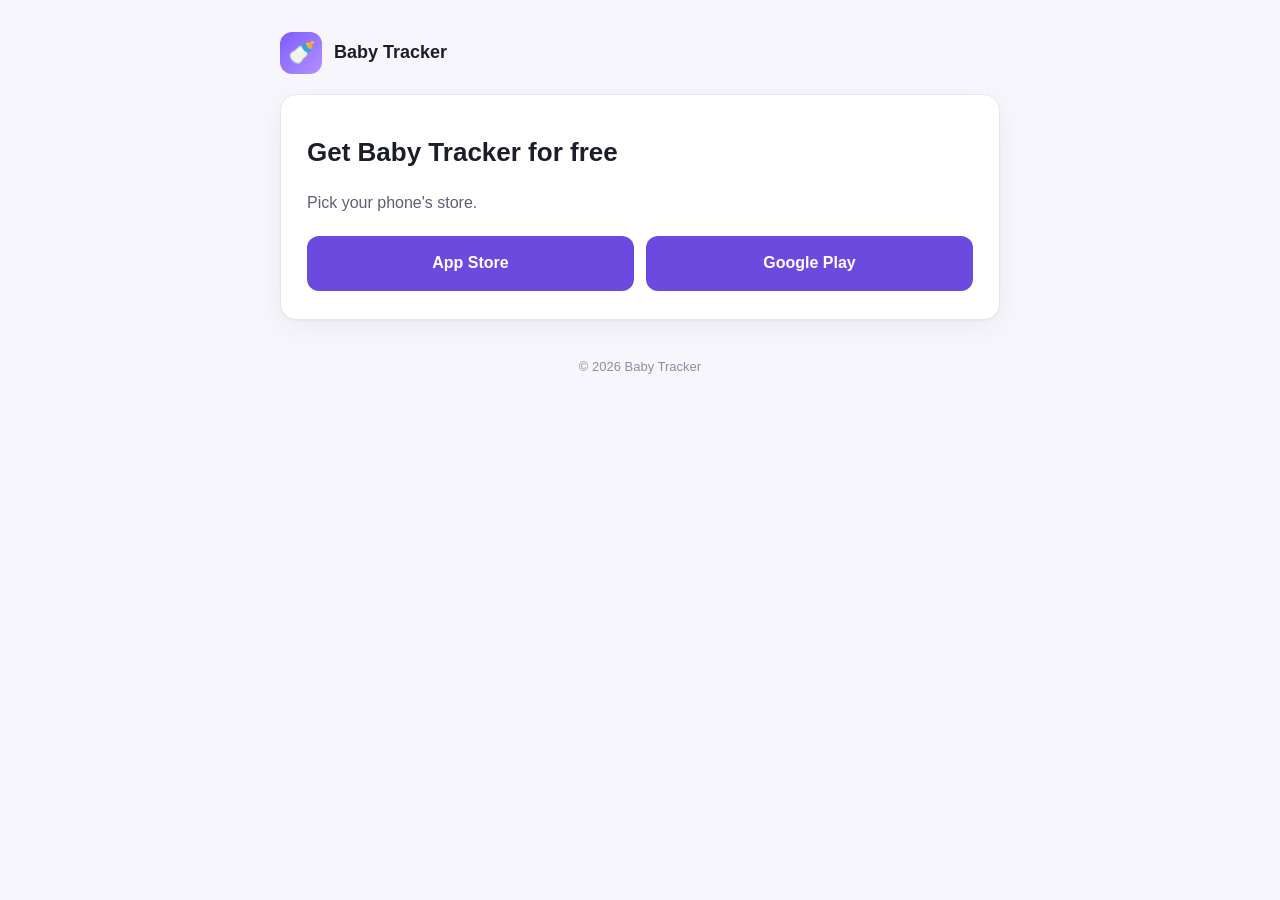
==== download/index.html @ 4bf23fb2 "download: English store redirect for the EN Instagram bio" ====
<!doctype html>
<html lang="en">
<head>
  <meta charset="utf-8" />
  <meta name="viewport" content="width=device-width, initial-scale=1" />
  <title>Baby Tracker · Download</title>
  <meta name="description" content="Baby Tracker: free on the App Store and Google Play." />
  <script>
    // Sends each phone to its store; unknown devices (desktop) keep the two buttons below.
    var ua = navigator.userAgent;
    var ios = /iPhone|iPad|iPod/.test(ua) || (/Macintosh/.test(ua) && navigator.maxTouchPoints > 1);
    var store = ios ? "https://apps.apple.com/app/id6781867516"
      : /Android/.test(ua) ? "https://play.google.com/store/apps/details?id=com.aibabytracking&referrer=utm_source%3Dinstagram_en"
      : null;
    if (store) location.replace(store);
  </script>
  <link rel="stylesheet" href="../styles.css" />
  <style>
    .stores { display: flex; flex-wrap: wrap; gap: 12px; margin-top: 20px; }
    .stores a {
      flex: 1 1 200px; text-align: center; padding: 14px 18px; border-radius: 12px;
      background: var(--primary); color: #fff; font-weight: 700;
    }
    .stores a:hover { text-decoration: none; opacity: .9; }
  </style>
</head>
<body>
  <div class="wrap">
    <header class="site">
      <div class="logo">🍼</div>
      <div class="brand">Baby Tracker</div>
    </header>

    <section class="card">
      <h1>Get Baby Tracker for free</h1>
      <p>Pick your phone's store.</p>
      <div class="stores">
        <a href="https://apps.apple.com/app/id6781867516">App Store</a>
        <a href="https://play.google.com/store/apps/details?id=com.aibabytracking&amp;referrer=utm_source%3Dinstagram_en">Google Play</a>
      </div>
    </section>

    <footer>© 2026 Baby Tracker</footer>
  </div>
</body>
</html>
---- styles.css ----
:root {
  --bg: #f7f6fc;
  --surface: #ffffff;
  --text: #1b1d29;
  --text-2: #5c6070;
  --muted: #8b8fa3;
  --primary: #6c4ae0;
  --primary-weak: #efeafc;
  --border: #e7e5f2;
  --radius: 16px;
}

* { box-sizing: border-box; }

html { scroll-behavior: smooth; }

body {
  margin: 0;
  background: var(--bg);
  color: var(--text);
  font-family: -apple-system, BlinkMacSystemFont, "Segoe UI", Roboto, Helvetica, Arial, sans-serif;
  line-height: 1.65;
  font-size: 16px;
  -webkit-font-smoothing: antialiased;
}

a { color: var(--primary); text-decoration: none; }
a:hover { text-decoration: underline; }

.wrap {
  max-width: 760px;
  margin: 0 auto;
  padding: 32px 20px 80px;
}

header.site {
  display: flex;
  align-items: center;
  gap: 12px;
  margin-bottom: 8px;
}

.logo {
  width: 42px; height: 42px;
  border-radius: 12px;
  display: grid; place-items: center;
  font-size: 22px;
  background: linear-gradient(135deg, #7c5cff, #b491ff);
}

.brand { font-weight: 700; font-size: 18px; }

.card {
  background: var(--surface);
  border: 1px solid var(--border);
  border-radius: var(--radius);
  padding: 28px 26px;
  margin-top: 20px;
  box-shadow: 0 1px 2px rgba(20,20,40,.04), 0 8px 30px rgba(20,20,40,.05);
}

h1 { font-size: 26px; margin: 8px 0 2px; }
h2 { font-size: 19px; margin: 28px 0 6px; }
h3 { font-size: 16px; margin: 18px 0 4px; }

.effective { color: var(--muted); font-size: 14px; margin-bottom: 4px; }

p, li { color: var(--text-2); }
strong { color: var(--text); }

ul { padding-left: 20px; }
li { margin: 4px 0; }

.langnav {
  display: inline-flex;
  gap: 4px;
  background: var(--primary-weak);
  border-radius: 999px;
  padding: 4px;
  margin: 12px 0 4px;
}
.langnav a {
  padding: 6px 16px;
  border-radius: 999px;
  font-size: 14px;
  font-weight: 600;
  text-decoration: none;
}
.langnav a.active { background: var(--primary); color: #fff; }

.nav {
  display: flex;
  gap: 18px;
  margin-top: 10px;
  font-size: 14px;
  font-weight: 600;
}

.divider {
  height: 1px;
  background: var(--border);
  margin: 40px 0;
  border: 0;
}

.callout {
  background: var(--primary-weak);
  border: 1px solid #d9cffb;
  border-radius: 12px;
  padding: 14px 16px;
  margin: 16px 0;
}
.callout p { color: var(--text); margin: 0; }

footer {
  color: var(--muted);
  font-size: 13px;
  text-align: center;
  margin-top: 36px;
}

@media (prefers-color-scheme: dark) {
  :root {
    --bg: #14121f;
    --surface: #1c1930;
    --text: #edecf5;
    --text-2: #b7b8c9;
    --muted: #8a8ca0;
    --border: #2a2740;
    --primary-weak: #241d43;
  }
  .callout { border-color: #3a3160; }
}
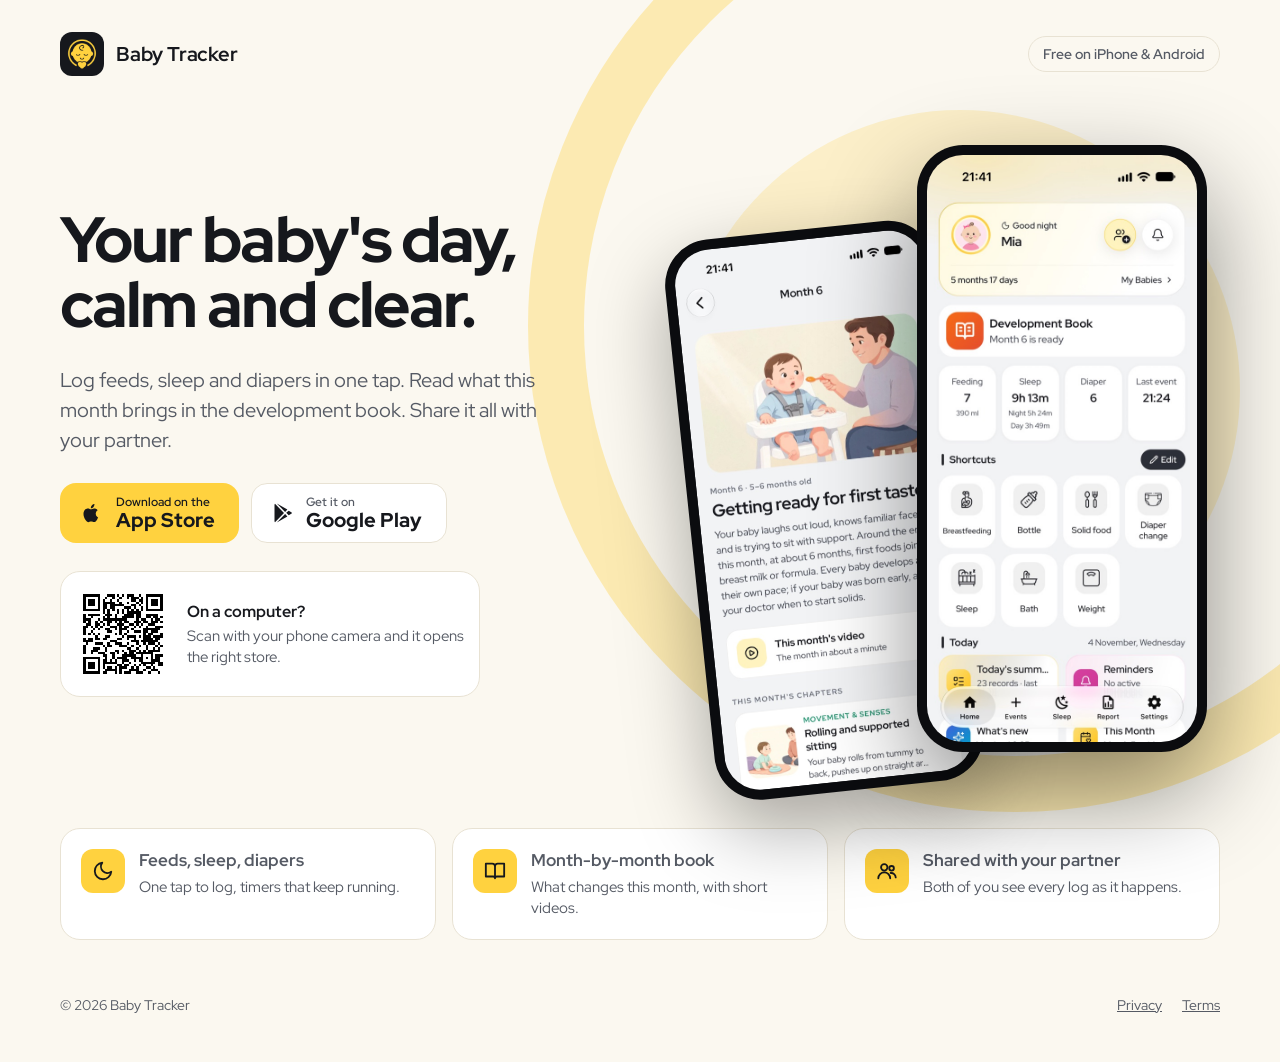
==== commit 1e3728be: "Store landing pages: new ink/lemon design with logo, app screens and QR" ====
--- a/download/index.html
+++ b/download/index.html
@@ -5,8 +5,9 @@
   <meta name="viewport" content="width=device-width, initial-scale=1" />
   <title>Baby Tracker · Download</title>
   <meta name="description" content="Baby Tracker: free on the App Store and Google Play." />
+  <meta name="theme-color" content="#16181D" />
   <script>
-    // Sends each phone to its store; unknown devices (desktop) keep the two buttons below.
+    // Sends each phone to its store; unknown devices (desktop) see the page.
     var ua = navigator.userAgent;
     var ios = /iPhone|iPad|iPod/.test(ua) || (/Macintosh/.test(ua) && navigator.maxTouchPoints > 1);
     var store = ios ? "https://apps.apple.com/app/id6781867516"
@@ -14,33 +15,55 @@
       : null;
     if (store) location.replace(store);
   </script>
-  <link rel="stylesheet" href="../styles.css" />
-  <style>
-    .stores { display: flex; flex-wrap: wrap; gap: 12px; margin-top: 20px; }
-    .stores a {
-      flex: 1 1 200px; text-align: center; padding: 14px 18px; border-radius: 12px;
-      background: var(--primary); color: #fff; font-weight: 700;
-    }
-    .stores a:hover { text-decoration: none; opacity: .9; }
-  </style>
+  <link rel="icon" href="../assets/icon.png" />
+  <link rel="preconnect" href="https://fonts.googleapis.com" />
+  <link rel="preconnect" href="https://fonts.gstatic.com" crossorigin />
+  <link href="https://fonts.googleapis.com/css2?family=Red+Hat+Display:wght@400;600;700;800&display=swap" rel="stylesheet" />
+  <link rel="stylesheet" href="../assets/download.css" />
 </head>
 <body>
+  <div class="bg" aria-hidden="true"></div>
   <div class="wrap">
-    <header class="site">
-      <div class="logo">🍼</div>
-      <div class="brand">Baby Tracker</div>
+    <header class="top">
+      <div class="brand"><img src="../assets/icon.png" alt="" />Baby Tracker</div>
+      <span class="pill">Free on iPhone &amp; Android</span>
     </header>
 
-    <section class="card">
-      <h1>Get Baby Tracker for free</h1>
-      <p>Pick your phone's store.</p>
-      <div class="stores">
-        <a href="https://apps.apple.com/app/id6781867516">App Store</a>
-        <a href="https://play.google.com/store/apps/details?id=com.aibabytracking&amp;referrer=utm_source%3Dinstagram_en">Google Play</a>
-      </div>
+    <main class="hero">
+      <section class="copy">
+        <h1>Your baby's day,<br /> <span>calm and clear.</span></h1>
+        <p class="lead">Log feeds, sleep and diapers in one tap. Read what this month brings in the development book. Share it all with your partner.</p>
+        <div class="stores">
+          <a class="store ios" href="https://apps.apple.com/app/id6781867516">
+            <svg width="26" height="26" viewBox="0 0 24 24" fill="currentColor" aria-hidden="true"><path d="M16.37 12.6c-.02-2.1 1.72-3.11 1.8-3.16-.98-1.43-2.5-1.63-3.04-1.65-1.29-.13-2.52.76-3.18.76-.66 0-1.67-.74-2.75-.72-1.41.02-2.72.82-3.45 2.09-1.47 2.55-.38 6.33 1.06 8.4.7 1.01 1.53 2.15 2.62 2.11 1.05-.04 1.45-.68 2.72-.68 1.27 0 1.63.68 2.74.66 1.13-.02 1.85-1.03 2.54-2.05.8-1.17 1.13-2.3 1.15-2.36-.03-.01-2.2-.85-2.21-3.37zM14.3 6.43c.58-.7.97-1.68.86-2.65-.83.03-1.84.55-2.44 1.25-.53.62-1 1.62-.88 2.57.93.07 1.88-.47 2.46-1.17z"/></svg>
+            <span class="t"><small>Download on the</small><b>App Store</b></span>
+          </a>
+          <a class="store play" href="https://play.google.com/store/apps/details?id=com.aibabytracking&amp;referrer=utm_source%3Dinstagram_en">
+            <svg width="24" height="24" viewBox="0 0 24 24" fill="currentColor" aria-hidden="true"><path d="M5 2.8c-.3.2-.5.6-.5 1.1v16.2c0 .5.2.9.5 1.1L14 12 5 2.8zm10.1 10.3 2.3 2.3-10.6 6 8.3-8.3zm0-2.2L6.8 2.6l10.6 6-2.3 2.3zm3.6-1.1 2.6 1.5c.7.4.7 1.1 0 1.5l-2.6 1.5-2.5-2.5 2.5-2z"/></svg>
+            <span class="t"><small>Get it on</small><b>Google Play</b></span>
+          </a>
+        </div>
+        <div class="qr">
+          <img src="../assets/qr-download.png" alt="QR code for this page" />
+          <div class="t"><b>On a computer?</b><span>Scan with your phone camera and it opens the right store.</span></div>
+        </div>
+      </section>
+      <section class="phones" aria-label="App screens">
+        <div class="phone back"><img src="../assets/en-book.jpg" alt="Development book screen" /></div>
+        <div class="phone front"><img src="../assets/en-home.jpg" alt="Home screen with today's feeds and sleep" /></div>
+      </section>
+    </main>
+
+    <section class="features" aria-label="Features">
+      <div class="feature"><span class="ic"><svg width="22" height="22" viewBox="0 0 24 24" fill="none" stroke="currentColor" stroke-width="2" stroke-linecap="round" stroke-linejoin="round" aria-hidden="true"><path d="M21 12.8A9 9 0 1 1 11.2 3a7 7 0 0 0 9.8 9.8z"/></svg></span><span class="t"><b>Feeds, sleep, diapers</b><span>One tap to log, timers that keep running.</span></span></div>
+      <div class="feature"><span class="ic"><svg width="22" height="22" viewBox="0 0 24 24" fill="none" stroke="currentColor" stroke-width="2" stroke-linecap="round" stroke-linejoin="round" aria-hidden="true"><path d="M2 4h7a3 3 0 0 1 3 3v13a2 2 0 0 0-2-2H2zM22 4h-7a3 3 0 0 0-3 3v13a2 2 0 0 1 2-2h8z"/></svg></span><span class="t"><b>Month-by-month book</b><span>What changes this month, with short videos.</span></span></div>
+      <div class="feature"><span class="ic"><svg width="22" height="22" viewBox="0 0 24 24" fill="none" stroke="currentColor" stroke-width="2" stroke-linecap="round" stroke-linejoin="round" aria-hidden="true"><circle cx="9" cy="8" r="3.5"/><path d="M2.5 20a6.5 6.5 0 0 1 13 0"/><circle cx="17" cy="9" r="2.5"/><path d="M16 14.2a5 5 0 0 1 5.5 4.8"/></svg></span><span class="t"><b>Shared with your partner</b><span>Both of you see every log as it happens.</span></span></div>
     </section>
 
-    <footer>© 2026 Baby Tracker</footer>
+    <footer>
+      <span>© 2026 Baby Tracker</span>
+      <nav><a href="../privacy.html">Privacy</a><a href="../terms.html">Terms</a></nav>
+    </footer>
   </div>
 </body>
 </html>
--- a/assets/download.css
+++ b/assets/download.css
@@ -0,0 +1,84 @@
+/* Store landing pages (/download, /indir). Ink + lemon brand; light palette follows the OS. */
+:root {
+  --lemon: #FFD23F; --ink: #16181D;
+  --bg: #16181D; --surface: #1F2229; --btn2: #1F2229; --text: #F5F2EA; --muted: #A9ADB6;
+  --line: #2E323B; --accent-text: #FFD23F; --halo: rgba(255,210,63,.10); --glow: rgba(255,210,63,.08);
+}
+@media (prefers-color-scheme: light) {
+  :root {
+    --bg: #FBF8F0; --surface: #FFFFFF; --btn2: #FFFFFF; --text: #16181D; --muted: #555A64;
+    --line: #E8E2D3; --accent-text: #16181D; --halo: rgba(255,210,63,.35); --glow: rgba(255,210,63,.22);
+  }
+}
+* { box-sizing: border-box; }
+body {
+  margin: 0; min-height: 100vh; background: var(--bg); color: var(--text);
+  font-family: 'Red Hat Display', system-ui, -apple-system, sans-serif; overflow-x: hidden;
+}
+a { color: inherit; }
+a:hover { opacity: .92; }
+.bg { position: fixed; inset: 0; pointer-events: none; overflow: hidden; }
+.bg::before, .bg::after { content: ""; position: absolute; border-radius: 50%; }
+.bg::before { right: -220px; top: -160px; width: 860px; height: 860px; border: 56px solid var(--halo); }
+.bg::after { right: 40px; top: 110px; width: 560px; height: 560px; background: var(--glow); }
+
+.wrap { position: relative; max-width: 1240px; margin: 0 auto; padding: 32px 40px 48px; display: flex; flex-direction: column; gap: 56px; }
+.top { display: flex; align-items: center; justify-content: space-between; gap: 16px; flex-wrap: wrap; }
+.brand { display: flex; align-items: center; gap: 12px; font-size: 20px; font-weight: 700; letter-spacing: -.01em; }
+.brand img { width: 44px; height: 44px; border-radius: 12px; display: block; }
+.pill { font-size: 14px; font-weight: 600; color: var(--muted); padding: 8px 14px; border-radius: 999px; border: 1px solid var(--line); }
+
+.hero { display: flex; flex-wrap: wrap; align-items: center; gap: 48px; }
+.copy { flex: 1 1 460px; min-width: 0; display: flex; flex-direction: column; gap: 28px; }
+h1 { margin: 0; font-size: 64px; line-height: 1.02; font-weight: 800; letter-spacing: -.03em; }
+h1 span { color: var(--accent-text); }
+.lead { margin: 0; font-size: 20px; line-height: 1.5; color: var(--muted); max-width: 480px; }
+
+.stores { display: flex; flex-wrap: wrap; gap: 12px; }
+.store { display: flex; align-items: center; gap: 12px; min-height: 60px; padding: 0 24px 0 18px; border-radius: 16px; text-decoration: none; }
+.store svg { flex: none; }
+.store .t { display: flex; flex-direction: column; line-height: 1.1; }
+.store small { font-size: 12px; font-weight: 600; }
+.store b { font-size: 20px; font-weight: 800; }
+.store.ios { background: var(--lemon); color: var(--ink); }
+.store.play { background: var(--btn2); color: var(--text); border: 1px solid var(--line); }
+.store.play small { color: var(--muted); }
+
+.qr { display: flex; align-items: center; gap: 16px; padding: 14px; border-radius: 20px; background: var(--surface); border: 1px solid var(--line); max-width: 420px; }
+.qr img { width: 96px; height: 96px; flex: none; border-radius: 12px; background: #fff; padding: 6px; image-rendering: pixelated; }
+.qr .t { display: flex; flex-direction: column; gap: 4px; }
+.qr b { font-size: 16px; }
+.qr span { font-size: 15px; line-height: 1.4; color: var(--muted); }
+
+.phones { flex: 1 1 520px; min-width: 0; display: flex; justify-content: center; align-items: flex-end; min-height: 640px; }
+.phone { border-radius: 46px; padding: 10px; background: #0B0C0F; position: relative; }
+.phone img { width: 100%; display: block; border-radius: 36px; }
+.phone.back { width: 270px; box-shadow: 0 30px 80px rgba(0,0,0,.35); transform: rotate(-6deg) translate(40px, 24px); }
+.phone.front { width: 290px; box-shadow: 0 40px 100px rgba(0,0,0,.45); z-index: 1; transform: translateY(-20px); }
+
+.features { display: grid; grid-template-columns: repeat(3, minmax(0, 1fr)); gap: 16px; }
+.feature { display: flex; gap: 14px; align-items: flex-start; padding: 20px; border-radius: 20px; background: var(--surface); border: 1px solid var(--line); }
+.feature .ic { width: 44px; height: 44px; flex: none; border-radius: 12px; background: var(--lemon); color: var(--ink); display: flex; align-items: center; justify-content: center; }
+.feature .t { display: flex; flex-direction: column; gap: 4px; }
+.feature b { font-size: 17px; }
+.feature span:not(.ic) { font-size: 15px; line-height: 1.4; color: var(--muted); }
+
+footer { display: flex; flex-wrap: wrap; justify-content: space-between; gap: 12px; font-size: 14px; color: var(--muted); }
+footer nav { display: flex; gap: 20px; }
+
+@media (max-width: 860px) {
+  .wrap { padding: 20px 20px 32px; gap: 28px; }
+  .pill, .qr, .phone.back { display: none; }
+  .brand { font-size: 17px; } .brand img { width: 36px; height: 36px; border-radius: 10px; }
+  .hero { flex-direction: column-reverse; gap: 24px; }
+  .copy { flex: none; gap: 16px; width: 100%; }
+  h1 { font-size: 32px; line-height: 1.1; letter-spacing: -.02em; }
+  h1 br { display: none; }
+  .lead { font-size: 16px; }
+  .stores { flex-direction: column; }
+  .store { justify-content: center; min-height: 56px; }
+  .phones { flex: none; min-height: 0; width: 100%; }
+  .phone.front { width: 240px; max-height: 360px; overflow: hidden; transform: none; border-radius: 40px; padding: 9px; }
+  .phone.front img { border-radius: 31px; }
+  .features { grid-template-columns: 1fr; }
+}
